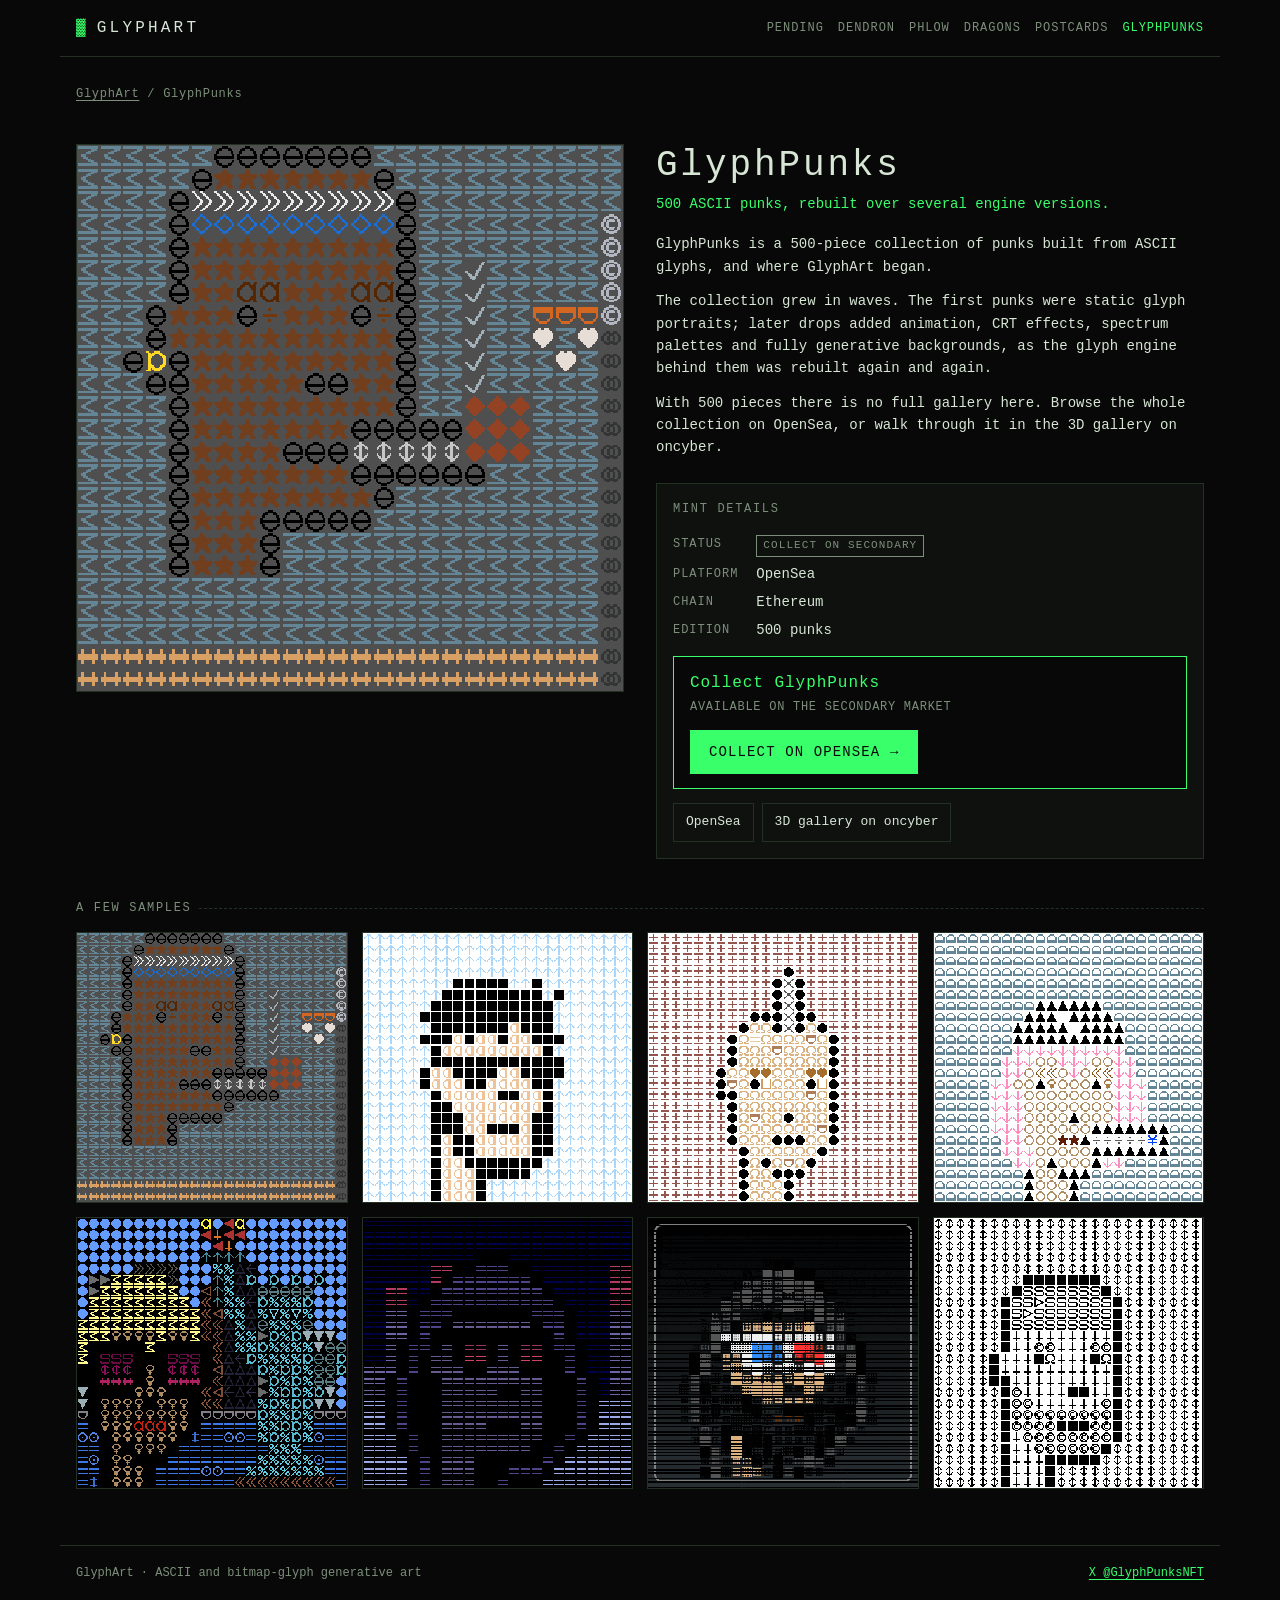
==== glyphpunks/index.html @ 62b3c3cc "GlyphArt website" ====
<!doctype html>
<html lang="en">
<head>
<meta charset="utf-8">
<meta name="viewport" content="width=device-width, initial-scale=1, viewport-fit=cover">
<title>GlyphPunks · GlyphArt</title>
<meta name="description" content="500 ASCII punks, rebuilt over several engine versions.">
<meta property="og:title" content="GlyphPunks · GlyphArt">
<meta property="og:description" content="500 ASCII punks, rebuilt over several engine versions.">
<meta name="theme-color" content="#070807">
<link rel="icon" href="../favicon.svg" type="image/svg+xml">
<link rel="stylesheet" href="../site.css">
</head>
<body data-root="../" data-collection="glyphpunks">
<noscript><p style="padding:16px">This site needs JavaScript to show the collections. Find GlyphArt on X: <a href="https://x.com/GlyphPunksNFT">@GlyphPunksNFT</a>.</p></noscript>
<script src="../data.js"></script>
<script src="../site.js"></script>
</body>
</html>
---- site.css ----
/* GlyphArt: one stylesheet for every page. Terminal readout on a dark grid. */
:root {
  --bg: #070807;
  --panel: #0e110e;
  --line: #233024;
  --fg: #d7e6d5;
  --dim: #7d8f7b;
  --accent: #39ff6a;
  --amber: #ffb547;
  --blue: #6ab8ff;
  --mono: "JetBrains Mono", "SF Mono", ui-monospace, Menlo, Consolas, monospace;
  color-scheme: dark;
}
* { box-sizing: border-box; }
html { background: var(--bg); }
body { margin: 0; background: var(--bg); color: var(--fg); font: 14px/1.6 var(--mono); -webkit-text-size-adjust: 100%; }
a { color: var(--accent); text-underline-offset: 3px; }
a:hover { color: var(--fg); }
:focus-visible { outline: 2px solid var(--accent); outline-offset: 2px; }
img { image-rendering: pixelated; }
.sr-only { position: absolute; width: 1px; height: 1px; overflow: hidden; clip: rect(0 0 0 0); white-space: nowrap; }

header.site, main, footer.site {
  max-width: 1160px; margin: 0 auto;
  padding-left: max(16px, env(safe-area-inset-left, 0px));
  padding-right: max(16px, env(safe-area-inset-right, 0px));
}

/* header */
header.site { display: flex; flex-wrap: wrap; align-items: center; justify-content: space-between; gap: 10px 24px; padding-block: 16px 14px; border-bottom: 1px solid var(--line); }
.logo { color: var(--fg); text-decoration: none; font-size: 16px; letter-spacing: 0.2em; display: inline-flex; gap: 8px; align-items: center; }
.logo .cursor { color: var(--accent); animation: blink 1.2s steps(1) infinite; }
@keyframes blink { 50% { opacity: 0; } }
@media (prefers-reduced-motion: reduce) { .logo .cursor, .dot { animation: none; } }
header.site nav { display: flex; flex-wrap: wrap; gap: 4px 14px; font-size: 12px; text-transform: uppercase; letter-spacing: 0.08em; }
header.site nav a { color: var(--dim); text-decoration: none; padding: 2px 0; }
header.site nav a:hover, header.site nav a[aria-current="page"] { color: var(--accent); }

main { display: grid; gap: 40px; padding-block: 28px 56px; }
footer.site { display: flex; flex-wrap: wrap; gap: 8px 24px; justify-content: space-between; padding-block: 18px 32px; border-top: 1px solid var(--line); color: var(--dim); font-size: 12px; }

h1, h2, h3 { font-weight: normal; margin: 0; }
.label { font-size: 12px; letter-spacing: 0.14em; text-transform: uppercase; color: var(--dim); margin: 0 0 14px; display: flex; align-items: center; gap: 8px; }
.label::after { content: ""; flex: 1; border-top: 1px dashed var(--line); }
.small { color: var(--dim); font-size: 12px; margin: 0; }

.btn {
  display: inline-block; background: var(--panel); color: var(--fg); border: 1px solid var(--line);
  font: inherit; font-size: 13px; padding: 8px 12px; text-decoration: none; cursor: pointer; white-space: nowrap;
}
.btn:hover { border-color: var(--accent); color: var(--accent); }
.btn.primary { border-color: var(--accent); color: var(--accent); }

/* status badges */
.badge { display: inline-block; font-size: 11px; letter-spacing: 0.1em; text-transform: uppercase; padding: 1px 6px; border: 1px solid currentColor; }
.badge.live { color: var(--accent); }
.badge.upcoming { color: var(--amber); }
.badge.dev { color: var(--blue); }
.badge.secondary { color: var(--dim); }

/* home: hero */
.hero { display: grid; gap: 22px; }
.ascii { margin: 0; color: var(--accent); font-size: clamp(6px, 2vw, 16px); line-height: 1.05; overflow: hidden; }
.ascii span { color: var(--line); }
.bio { max-width: 68ch; }
.bio p { margin: 0 0 10px; }
.bio p:first-child { font-size: 16px; }

/* home: now minting */
.nowbox { border: 1px solid var(--accent); background: var(--panel); padding: 18px; }
.nowbox .label { color: var(--accent); }
.nowbox .label + .label, .nowbox ul + .label { margin-top: 22px; }
.dot { width: 8px; height: 8px; background: var(--accent); display: inline-block; animation: blink 1.2s steps(1) infinite; }
.now, .soon { list-style: none; margin: 0; padding: 0; display: grid; gap: 18px; }
.now { grid-template-columns: repeat(auto-fit, minmax(min(100%, 420px), 1fr)); }
.now-item { display: grid; grid-template-columns: 120px minmax(0, 1fr); gap: 14px; align-items: start; }
@media (max-width: 480px) { .now-item { grid-template-columns: 88px minmax(0, 1fr); } }
.now-item h3 { font-size: 18px; letter-spacing: 0.06em; }
.now-item h3 a { color: var(--fg); text-decoration: none; }
.now-item h3 a:hover { color: var(--accent); }
.now-item p { margin: 2px 0 8px; }
.now-item .small { margin: 0 0 4px; }
.now-item .btn { margin-top: 6px; }
.now-thumb { display: block; aspect-ratio: 1; border: 1px solid var(--line); background: #000; overflow: hidden; }
.now-thumb img { width: 100%; height: 100%; object-fit: cover; display: block; }
.soon { grid-template-columns: repeat(auto-fill, minmax(150px, 1fr)); gap: 12px; }
.soon a { display: grid; gap: 6px; color: var(--fg); text-decoration: none; }
.soon img { width: 100%; aspect-ratio: 1; object-fit: cover; border: 1px solid var(--line); background: #000; display: block; }
.soon a:hover img { border-color: var(--amber); }
.soon .soon-name { letter-spacing: 0.08em; }
.soon .badge { justify-self: start; }

/* home: collection cards */
.cards { display: grid; grid-template-columns: repeat(auto-fill, minmax(min(100%, 250px), 1fr)); gap: 18px; }
.card { display: grid; grid-template-rows: auto 1fr; color: var(--fg); text-decoration: none; border: 1px solid var(--line); background: var(--panel); min-width: 0; }
.card:hover { border-color: var(--accent); }
.card .thumb { aspect-ratio: 1; background: #000; overflow: hidden; border-bottom: 1px solid var(--line); }
.card .thumb img { width: 100%; height: 100%; object-fit: cover; display: block; }
.cardtext { padding: 12px 14px 14px; display: grid; gap: 6px; align-content: start; }
.cardtext p { margin: 0; color: var(--dim); font-size: 13px; }
.cardtext .badge { justify-self: start; margin-top: 4px; }
.cardhead { display: flex; justify-content: space-between; gap: 8px; align-items: baseline; }
.cardhead h3 { font-size: 15px; letter-spacing: 0.06em; }

/* collection page */
.crumbs { margin: 0; font-size: 12px; color: var(--dim); letter-spacing: 0.06em; }
.crumbs a { color: var(--dim); }
.intro { display: grid; grid-template-columns: minmax(0, 1fr) minmax(0, 1fr); gap: 32px; align-items: start; }
@media (max-width: 820px) { .intro { grid-template-columns: minmax(0, 1fr); } }
.feature { position: sticky; top: 16px; border: 1px solid var(--line); background: #000; }
@media (max-width: 820px) { .feature { position: static; } }
.feature img { display: block; width: 100%; height: auto; }
.about h1 { font-size: clamp(24px, 5vw, 36px); letter-spacing: 0.08em; line-height: 1.2; }
.about .tagline { color: var(--accent); margin: 6px 0 18px; }
.about > p { max-width: 64ch; margin: 0 0 12px; }

.mint { margin-top: 24px; border: 1px solid var(--line); background: var(--panel); padding: 16px; display: grid; gap: 14px; }
.mint h2 { font-size: 12px; letter-spacing: 0.14em; text-transform: uppercase; color: var(--dim); }
.meta { display: grid; grid-template-columns: max-content minmax(0, 1fr); gap: 6px 18px; margin: 0; }
.meta dt { color: var(--dim); text-transform: uppercase; font-size: 12px; letter-spacing: 0.08em; padding-top: 2px; }
.meta dd { margin: 0; min-width: 0; overflow-wrap: anywhere; }
.meta code { font: inherit; }
.tba { color: var(--dim); }
.cta { display: flex; flex-wrap: wrap; align-items: center; justify-content: space-between; gap: 12px 18px; padding: 14px 16px; border: 1px solid var(--accent); background: var(--bg); }
.cta p { margin: 0; display: grid; gap: 2px; min-width: 0; }
.cta strong { font-size: 16px; letter-spacing: 0.06em; color: var(--accent); font-weight: normal; }
.cta span { color: var(--dim); font-size: 12px; letter-spacing: 0.06em; text-transform: uppercase; }
.cta a { background: var(--accent); color: var(--bg); border: 1px solid var(--accent); padding: 10px 18px; letter-spacing: 0.08em; text-decoration: none; white-space: nowrap; }
.cta a:hover { background: transparent; color: var(--accent); }
.cta.muted { border-color: var(--amber); }
.cta.muted strong { color: var(--amber); }
.cta.muted a { background: transparent; color: var(--amber); border-color: var(--amber); }
.cta.muted a:hover { background: var(--amber); color: var(--bg); }
@media (max-width: 420px) { .cta a { width: 100%; text-align: center; } }
.links { display: flex; flex-wrap: wrap; gap: 8px; }

/* gallery */
.gallery { display: grid; grid-template-columns: repeat(auto-fill, minmax(min(100%, 220px), 1fr)); gap: 14px; }
@media (max-width: 520px) { .gallery { grid-template-columns: repeat(2, minmax(0, 1fr)); gap: 10px; } }
.piece { display: block; padding: 0; border: 1px solid var(--line); background: #000; cursor: zoom-in; aspect-ratio: 1; overflow: hidden; }
.piece:hover { border-color: var(--accent); }
.piece img { width: 100%; height: 100%; object-fit: cover; display: block; }

/* lightbox */
.box { border: 1px solid var(--line); background: var(--bg); color: var(--fg); padding: 12px; max-width: min(96vw, 900px); max-height: 96vh; }
.box::backdrop { background: rgba(0, 0, 0, 0.85); }
.box img { display: block; max-width: 100%; max-height: calc(96vh - 90px); margin: 0 auto; }
.boxbar { display: flex; flex-wrap: wrap; gap: 8px; align-items: center; justify-content: center; margin-top: 10px; font-size: 12px; color: var(--dim); }
.boxbar span { flex: 1; text-align: center; min-width: 120px; }

/* live gallery: iframes running the token code */
.stage { position: relative; aspect-ratio: 1; background: #000; border: 1px solid var(--line); overflow: hidden; }
.stage iframe { position: absolute; inset: 0; width: 100%; height: 100%; border: 0; display: block; }
.stage.big { width: min(88vw, calc(96vh - 90px), 860px); }
.live { margin: 0; display: grid; gap: 6px; min-width: 0; }
.live:hover .stage { border-color: var(--accent); }
.live figcaption { display: flex; align-items: center; gap: 8px; font-size: 12px; min-width: 0; }
.live figcaption .traits { flex: 1; color: var(--dim); overflow: hidden; text-overflow: ellipsis; white-space: nowrap; }
.live figcaption .btn { padding: 3px 8px; font-size: 11px; }
.hint { margin: -6px 0 14px; }
@media (max-width: 520px) { .live figcaption .traits { display: none; } }

/* on-chain gallery: placeholders until a token's metadata arrives, token info in the lightbox */
.piece .wait { display: grid; place-items: center; width: 100%; height: 100%; color: var(--dim); font-size: 12px; }
.tokeninfo { display: grid; gap: 8px; margin-top: 10px; max-width: min(88vw, 860px); }
.tokeninfo .links { display: flex; flex-wrap: wrap; gap: 8px; }
.stage.big .wait { position: absolute; inset: 0; display: grid; place-items: center; color: var(--dim); }

/* GIF download: progress bar and the hidden frame that renders the piece */
.progress { height: 4px; background: var(--panel); border: 1px solid var(--line); }
.progress i { display: block; height: 100%; width: 0; background: var(--accent); }
.btn:disabled { opacity: 0.7; cursor: progress; }
.capture { position: fixed; left: -10000px; top: 0; width: 400px; height: 400px; border: 0; visibility: hidden; }
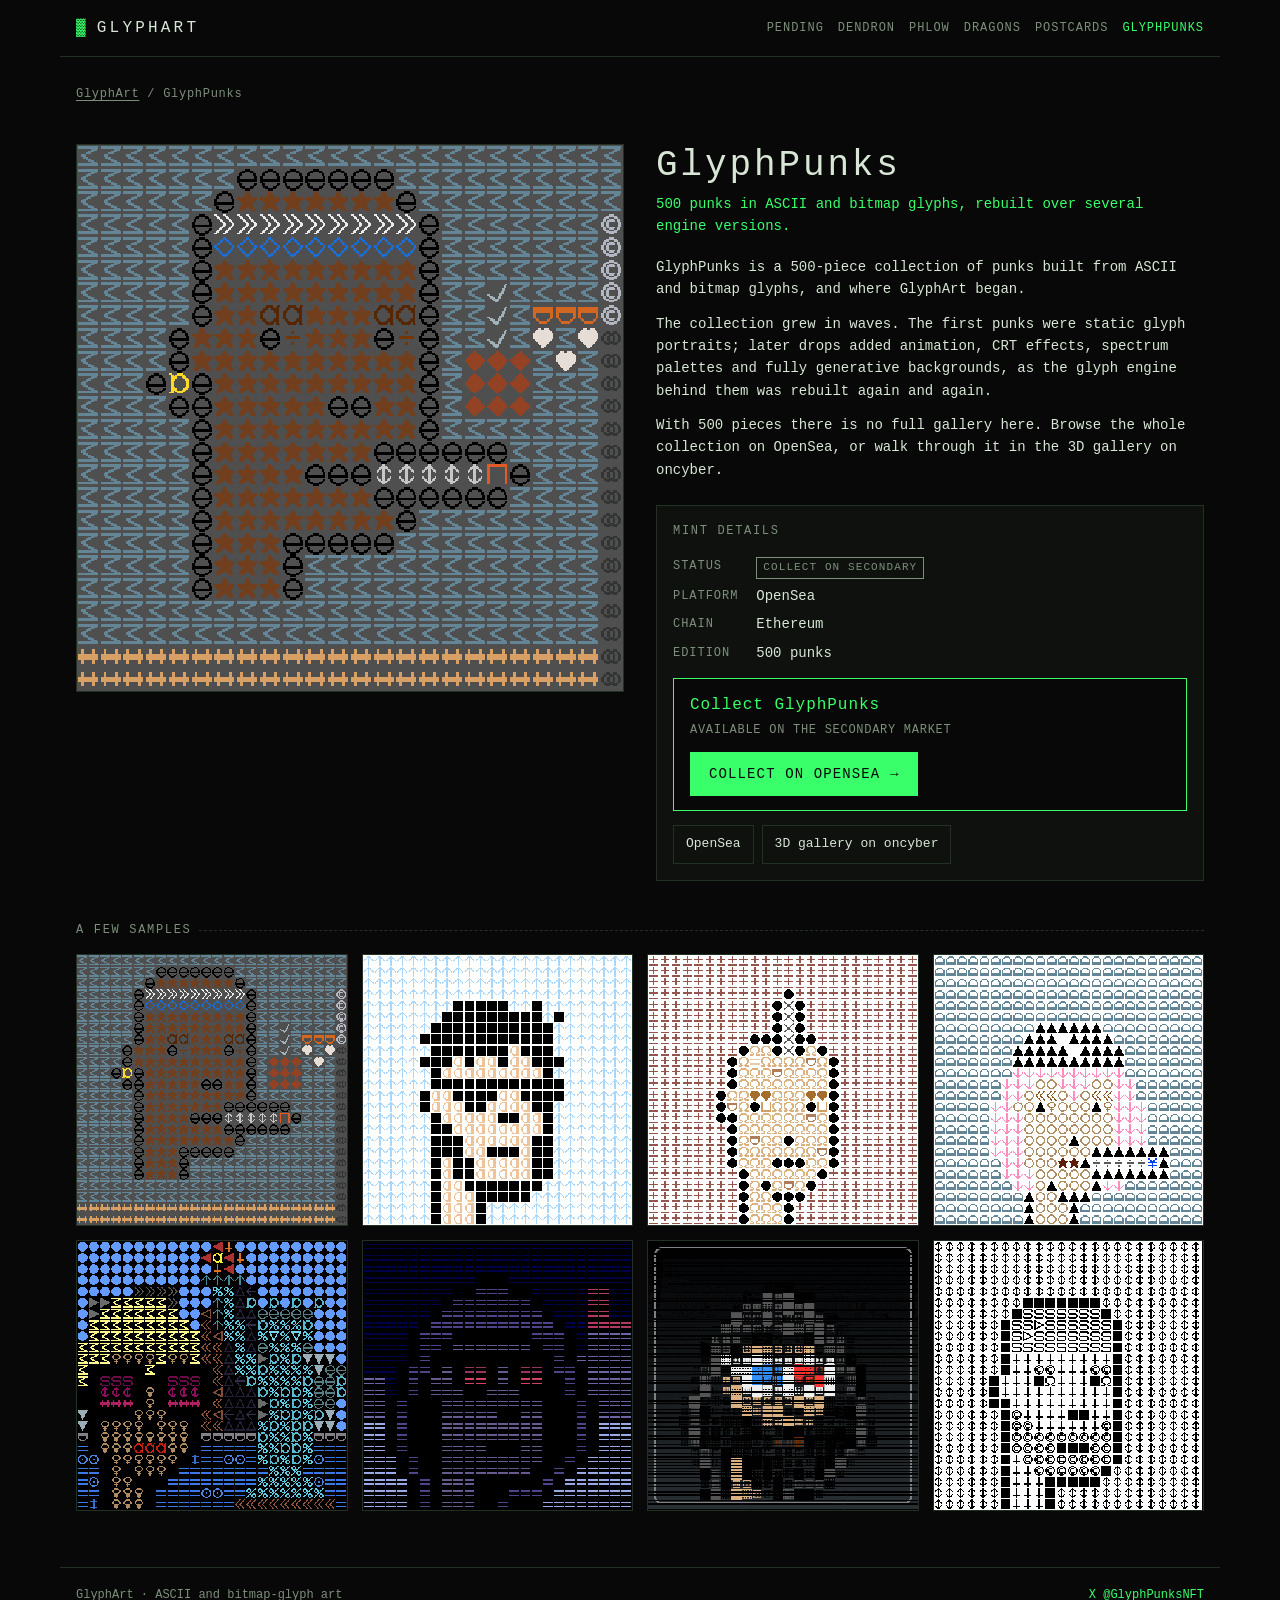
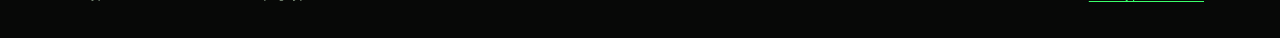
==== commit 2490ff1f: "GlyphPunks: ASCII and bitmap glyphs" ====
--- a/glyphpunks/index.html
+++ b/glyphpunks/index.html
@@ -4,9 +4,9 @@
 <meta charset="utf-8">
 <meta name="viewport" content="width=device-width, initial-scale=1, viewport-fit=cover">
 <title>GlyphPunks · GlyphArt</title>
-<meta name="description" content="500 ASCII punks, rebuilt over several engine versions.">
+<meta name="description" content="500 punks in ASCII and bitmap glyphs, rebuilt over several engine versions.">
 <meta property="og:title" content="GlyphPunks · GlyphArt">
-<meta property="og:description" content="500 ASCII punks, rebuilt over several engine versions.">
+<meta property="og:description" content="500 punks in ASCII and bitmap glyphs, rebuilt over several engine versions.">
 <meta name="theme-color" content="#070807">
 <link rel="icon" href="../favicon.svg" type="image/svg+xml">
 <link rel="stylesheet" href="../site.css">
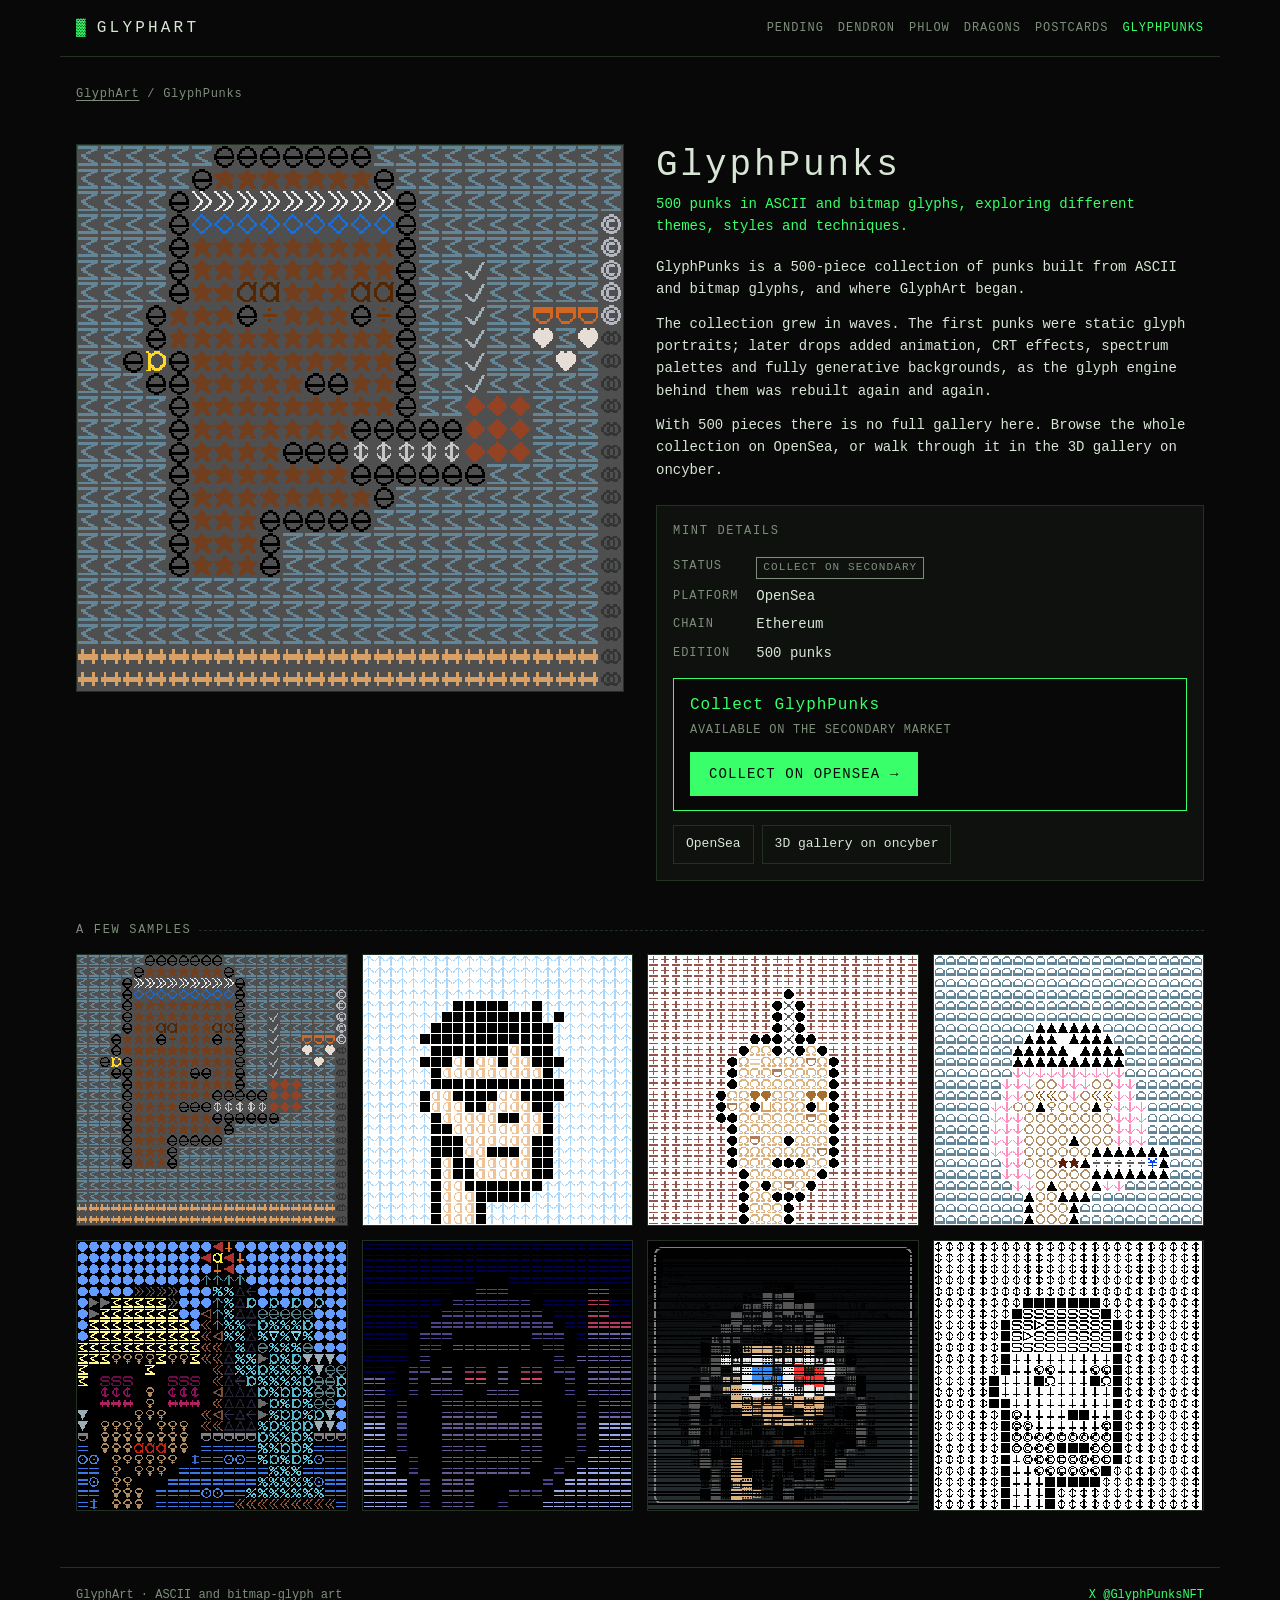
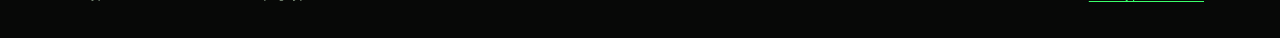
==== commit 7ed6a721: "GlyphPunks tagline" ====
--- a/glyphpunks/index.html
+++ b/glyphpunks/index.html
@@ -4,9 +4,9 @@
 <meta charset="utf-8">
 <meta name="viewport" content="width=device-width, initial-scale=1, viewport-fit=cover">
 <title>GlyphPunks · GlyphArt</title>
-<meta name="description" content="500 punks in ASCII and bitmap glyphs, rebuilt over several engine versions.">
+<meta name="description" content="500 punks in ASCII and bitmap glyphs, exploring different themes, styles and techniques.">
 <meta property="og:title" content="GlyphPunks · GlyphArt">
-<meta property="og:description" content="500 punks in ASCII and bitmap glyphs, rebuilt over several engine versions.">
+<meta property="og:description" content="500 punks in ASCII and bitmap glyphs, exploring different themes, styles and techniques.">
 <meta name="theme-color" content="#070807">
 <link rel="icon" href="../favicon.svg" type="image/svg+xml">
 <link rel="stylesheet" href="../site.css">
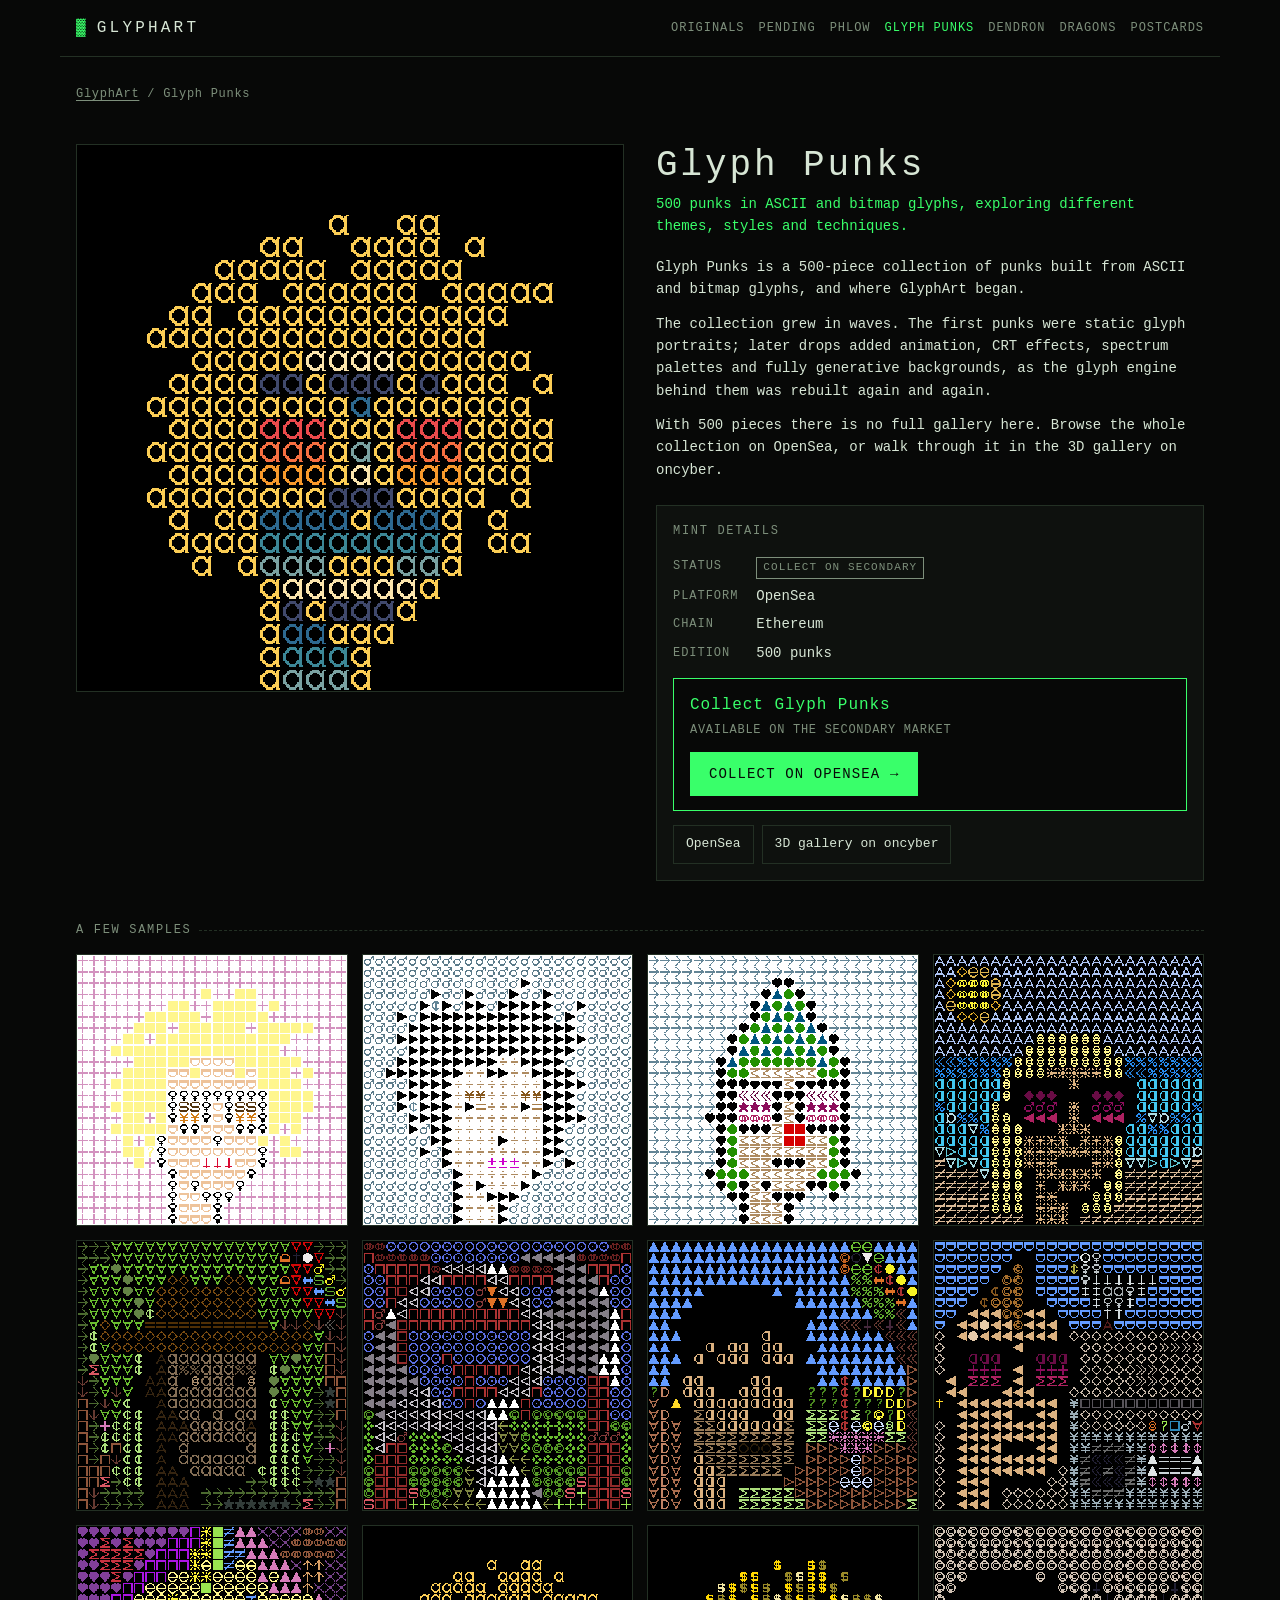
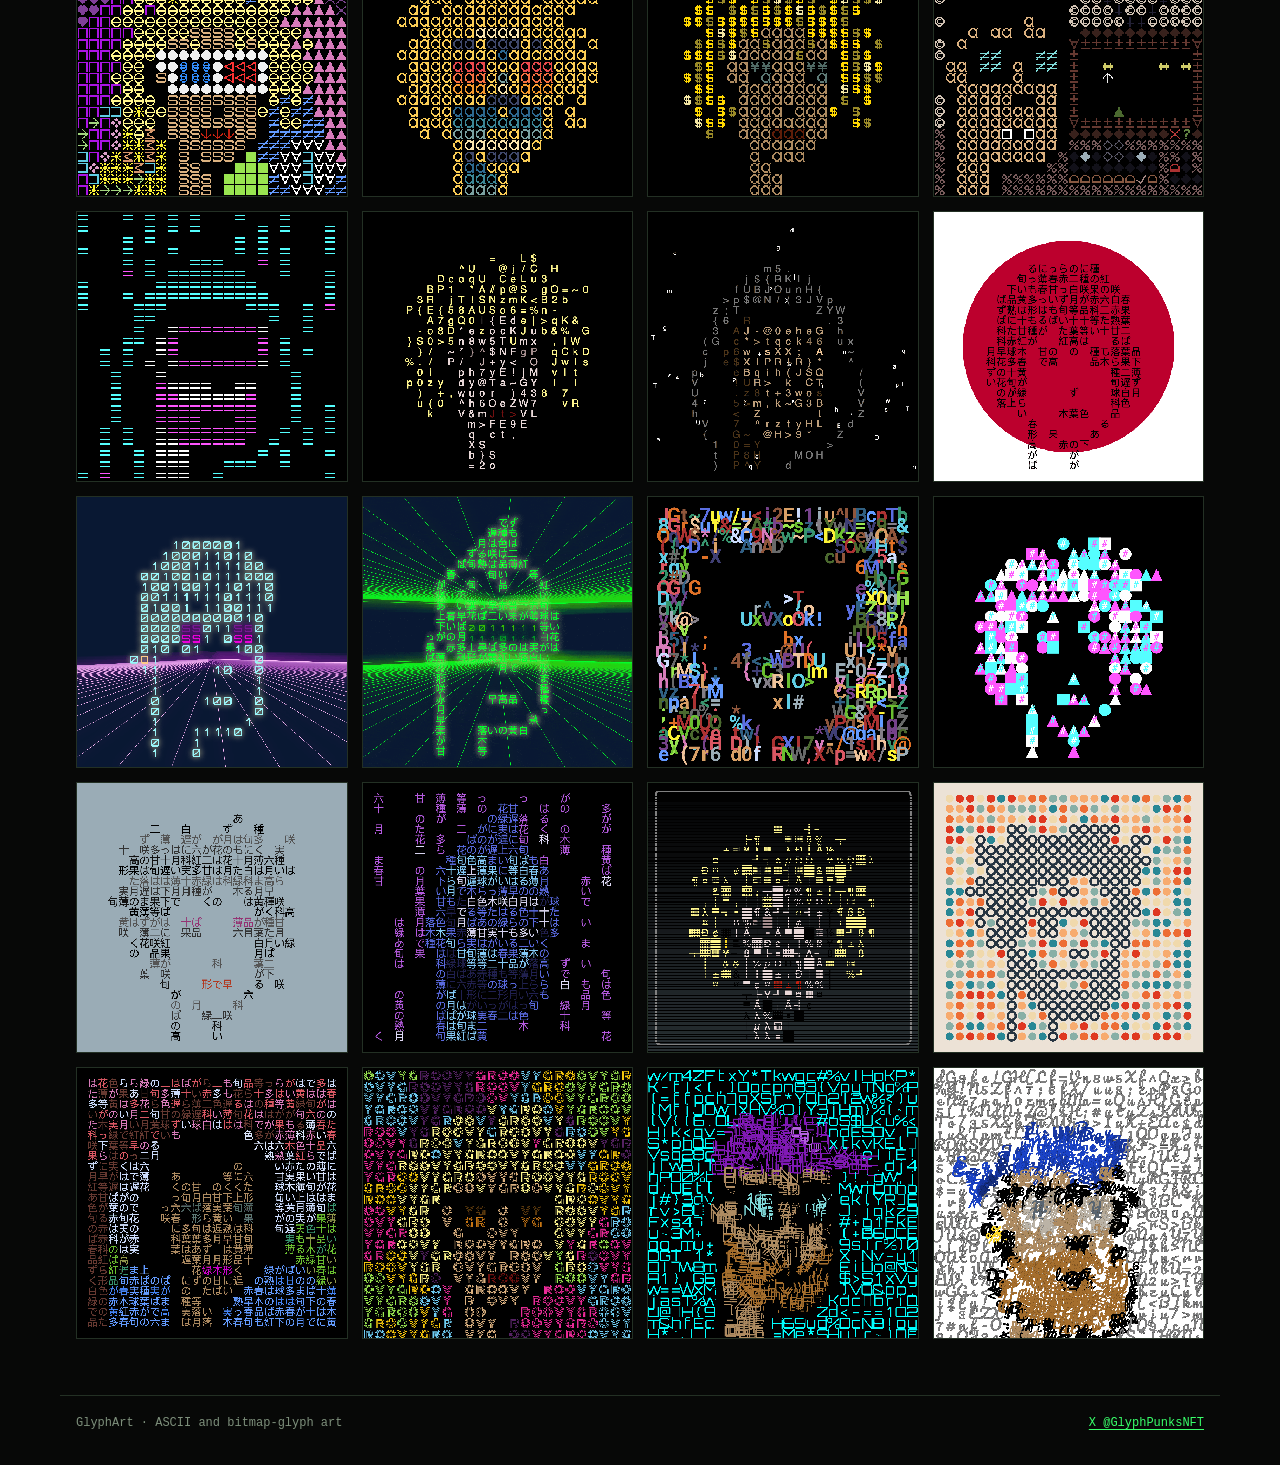
==== commit 63743804: "Rename to Glyph Punks, move it to the end of the top row" ====
--- a/glyphpunks/index.html
+++ b/glyphpunks/index.html
@@ -3,9 +3,9 @@
 <head>
 <meta charset="utf-8">
 <meta name="viewport" content="width=device-width, initial-scale=1, viewport-fit=cover">
-<title>GlyphPunks · GlyphArt</title>
+<title>Glyph Punks · GlyphArt</title>
 <meta name="description" content="500 punks in ASCII and bitmap glyphs, exploring different themes, styles and techniques.">
-<meta property="og:title" content="GlyphPunks · GlyphArt">
+<meta property="og:title" content="Glyph Punks · GlyphArt">
 <meta property="og:description" content="500 punks in ASCII and bitmap glyphs, exploring different themes, styles and techniques.">
 <meta name="theme-color" content="#070807">
 <link rel="icon" href="../favicon.svg" type="image/svg+xml">
--- a/site.css
+++ b/site.css
@@ -107,6 +107,11 @@
 .crumbs a { color: var(--dim); }
 .intro { display: grid; grid-template-columns: minmax(0, 1fr) minmax(0, 1fr); gap: 32px; align-items: start; }
 @media (max-width: 820px) { .intro { grid-template-columns: minmax(0, 1fr); } }
+.intro.solo { grid-template-columns: minmax(0, 1fr) minmax(0, 1fr); }
+.intro.solo .about { grid-column: 1 / -1; display: grid; grid-template-columns: minmax(0, 1fr) minmax(0, 1fr); gap: 0 32px; }
+.intro.solo .about > * { grid-column: 1; }
+.intro.solo .mint { grid-column: 2; grid-row: 1 / span 6; margin-top: 0; }
+@media (max-width: 820px) { .intro.solo .about { grid-template-columns: minmax(0, 1fr); } .intro.solo .mint { grid-column: 1; grid-row: auto; margin-top: 24px; } }
 .feature { position: sticky; top: 16px; border: 1px solid var(--line); background: #000; }
 @media (max-width: 820px) { .feature { position: static; } }
 .feature img { display: block; width: 100%; height: auto; }
@@ -133,6 +138,11 @@
 .cta.muted a:hover { background: var(--amber); color: var(--bg); }
 @media (max-width: 420px) { .cta a { width: 100%; text-align: center; } }
 .links { display: flex; flex-wrap: wrap; gap: 8px; }
+.original { display: grid; grid-template-columns: minmax(0, 1fr) minmax(0, 1fr); gap: 32px; align-items: start; padding-block: 8px 32px; }
+.original + .original { border-top: 1px dashed var(--line); padding-top: 32px; }
+@media (max-width: 820px) { .original { grid-template-columns: minmax(0, 1fr); gap: 18px; } }
+.original h3 { font-size: clamp(20px, 4vw, 28px); letter-spacing: 0.08em; margin: 0 0 12px; font-weight: normal; }
+.original .meta { margin: 18px 0; }
 
 /* gallery */
 .gallery { display: grid; grid-template-columns: repeat(auto-fill, minmax(min(100%, 220px), 1fr)); gap: 14px; }
